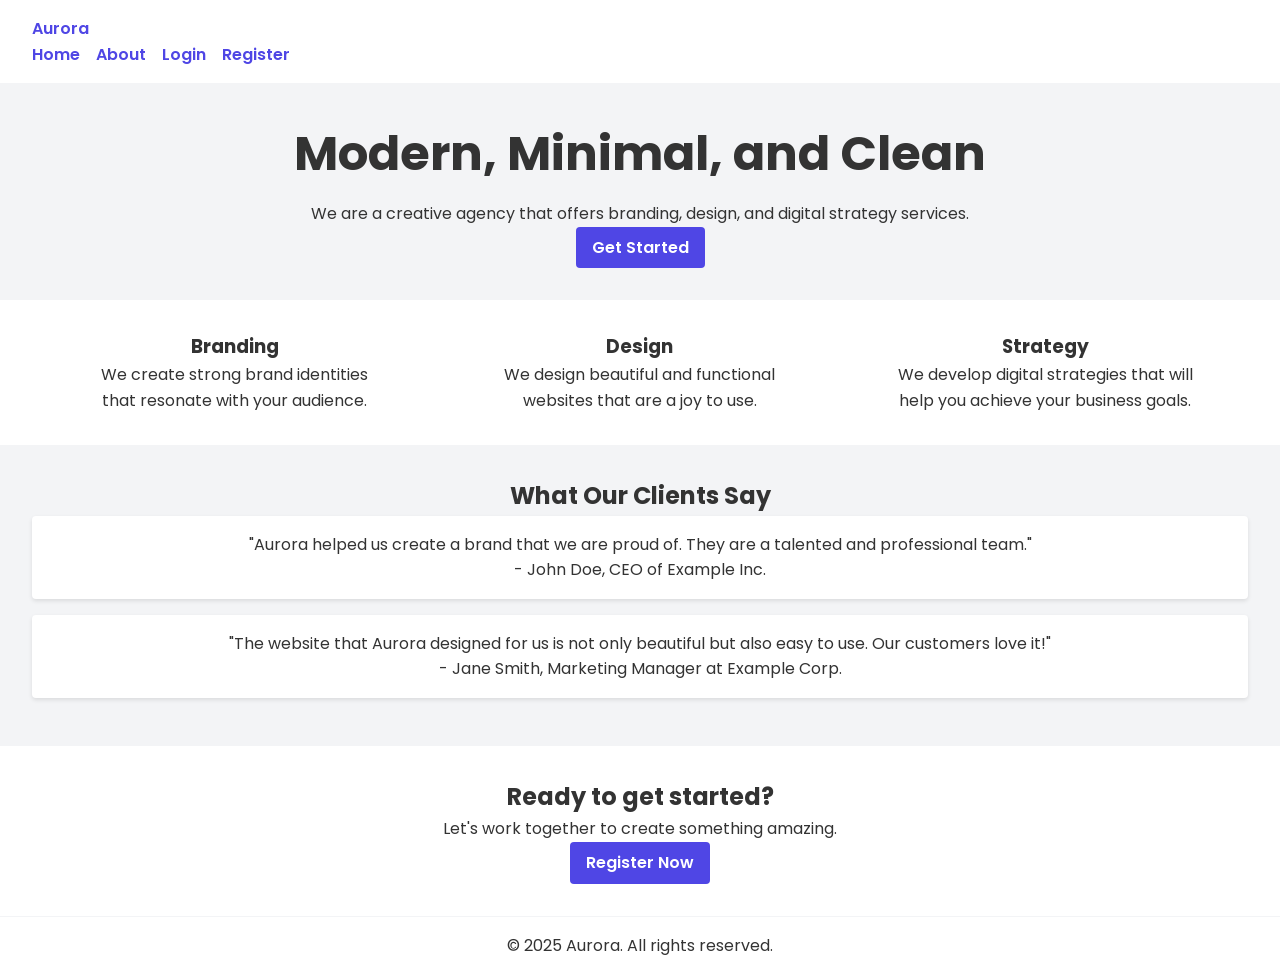
==== index.html @ dcad22d1 "feat: Create Aurora landing page website This commit introduces the initial version of the Aurora we" ====
<!DOCTYPE html>
<html lang="en">
<head>
    <meta charset="UTF-8">
    <meta name="viewport" content="width=device-width, initial-scale=1.0">
    <title>Aurora - Home</title>
    <link rel="stylesheet" href="assets/css/home.css">
</head>
<body>
    <header>
        <nav>
            <a href="index.html">Aurora</a>
            <ul>
                <li><a href="index.html">Home</a></li>
                <li><a href="about.html">About</a></li>
                <li><a href="login.html">Login</a></li>
                <li><a href="register.html">Register</a></li>
            </ul>
        </nav>
    </header>
    <main>
        <section class="hero">
            <div class="hero-content">
                <h1>Modern, Minimal, and Clean</h1>
                <p>We are a creative agency that offers branding, design, and digital strategy services.</p>
                <a href="register.html" class="cta-button">Get Started</a>
            </div>
        </section>

        <section class="features">
            <div class="feature">
                <h3>Branding</h3>
                <p>We create strong brand identities that resonate with your audience.</p>
            </div>
            <div class="feature">
                <h3>Design</h3>
                <p>We design beautiful and functional websites that are a joy to use.</p>
            </div>
            <div class="feature">
                <h3>Strategy</h3>
                <p>We develop digital strategies that will help you achieve your business goals.</p>
            </div>
        </section>

        <section class="testimonials">
            <h2>What Our Clients Say</h2>
            <div class="testimonial-card">
                <p>"Aurora helped us create a brand that we are proud of. They are a talented and professional team."</p>
                <span>- John Doe, CEO of Example Inc.</span>
            </div>
            <div class="testimonial-card">
                <p>"The website that Aurora designed for us is not only beautiful but also easy to use. Our customers love it!"</p>
                <span>- Jane Smith, Marketing Manager at Example Corp.</span>
            </div>
        </section>

        <section class="cta">
            <h2>Ready to get started?</h2>
            <p>Let's work together to create something amazing.</p>
            <a href="register.html" class="cta-button">Register Now</a>
        </section>
    </main>
    <footer>
        <p>&copy; 2025 Aurora. All rights reserved.</p>
    </footer>
    <script src="assets/js/home.js"></script>
</body>
</html>
---- assets/css/home.css ----
/* Common Styles */
@import url('https://fonts.googleapis.com/css2?family=Poppins:wght@400;600;700&display=swap');

:root {
    --font-family: 'Poppins', sans-serif;
    --bg-color: #ffffff;
    --text-color: #333333;
    --accent-color: #4f46e5;
    --muted-color: #f3f4f6;
    --spacing-sm: 8px;
    --spacing-md: 16px;
    --spacing-lg: 32px;
}

/* Reset */
* {
    margin: 0;
    padding: 0;
    box-sizing: border-box;
}

body {
    font-family: var(--font-family);
    background-color: var(--bg-color);
    color: var(--text-color);
    line-height: 1.6;
}

a {
    color: var(--accent-color);
    text-decoration: none;
}

ul {
    list-style: none;
}

/* Page-specific styles */
header {
    display: flex;
    justify-content: space-between;
    align-items: center;
    padding: var(--spacing-md) var(--spacing-lg);
    border-bottom: 1px solid var(--muted-color);
}

header nav a {
    font-weight: 600;
}

header nav ul {
    display: flex;
    gap: var(--spacing-md);
}

.hero {
    background-color: var(--muted-color);
    text-align: center;
    padding: var(--spacing-lg) 0;
}

.hero-content {
    max-width: 800px;
    margin: 0 auto;
}

.hero h1 {
    font-size: 3rem;
    font-weight: 700;
    margin-bottom: var(--spacing-sm);
}

.cta-button {
    display: inline-block;
    background-color: var(--accent-color);
    color: var(--bg-color);
    padding: var(--spacing-sm) var(--spacing-md);
    border-radius: 4px;
    font-weight: 600;
    transition: background-color 0.3s ease;
}

.cta-button:hover {
    background-color: #3c34b3;
}

.features {
    display: flex;
    justify-content: space-around;
    padding: var(--spacing-lg);
    text-align: center;
}

.feature {
    max-width: 300px;
}

.testimonials {
    background-color: var(--muted-color);
    padding: var(--spacing-lg);
    text-align: center;
}

.testimonial-card {
    background-color: var(--bg-color);
    padding: var(--spacing-md);
    margin-bottom: var(--spacing-md);
    border-radius: 4px;
    box-shadow: 0 2px 4px rgba(0,0,0,0.1);
}

.cta {
    text-align: center;
    padding: var(--spacing-lg);
}

footer {
    text-align: center;
    padding: var(--spacing-md);
    border-top: 1px solid var(--muted-color);
}
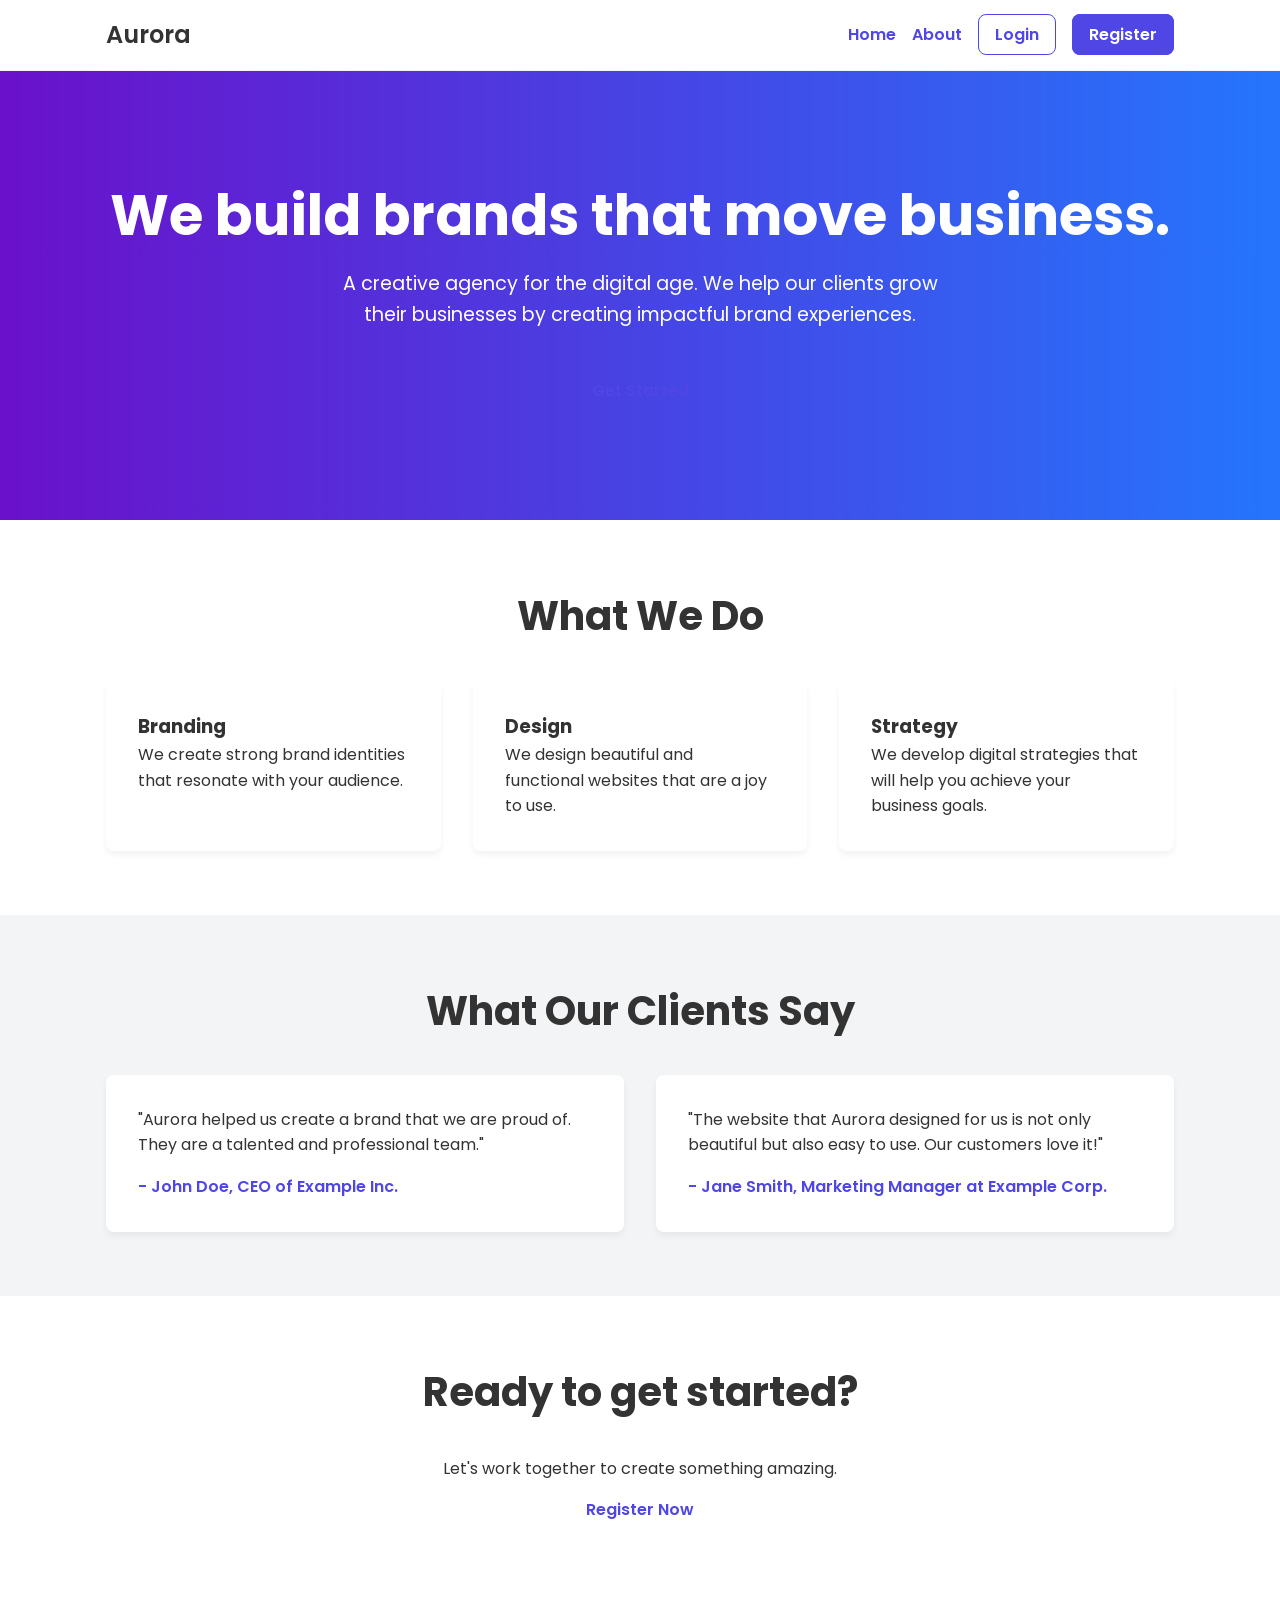
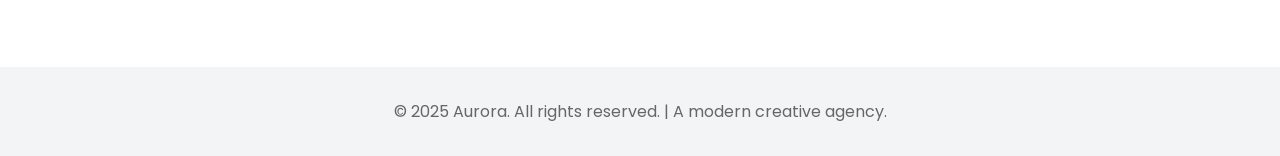
==== commit cc696ae7: "feat: Redesign Aurora website with modern UI and animations This commit completely redesigns the Aur" ====
--- a/index.html
+++ b/index.html
@@ -4,65 +4,86 @@
     <meta charset="UTF-8">
     <meta name="viewport" content="width=device-width, initial-scale=1.0">
     <title>Aurora - Home</title>
-    <link rel="stylesheet" href="assets/css/home.css">
+    <link rel="stylesheet" href="assets/css/style.css">
+    <link rel="stylesheet" href="https://unpkg.com/aos@next/dist/aos.css" />
 </head>
 <body>
-    <header>
-        <nav>
-            <a href="index.html">Aurora</a>
+<header class="site-header">
+    <div class="container">
+        <nav class="main-nav">
+            <a href="index.html" class="logo">Aurora</a>
             <ul>
                 <li><a href="index.html">Home</a></li>
                 <li><a href="about.html">About</a></li>
-                <li><a href="login.html">Login</a></li>
-                <li><a href="register.html">Register</a></li>
+                <li><a href="login.html" class="nav-button">Login</a></li>
+                <li><a href="register.html" class="nav-button-primary">Register</a></li>
             </ul>
         </nav>
-    </header>
-    <main>
-        <section class="hero">
-            <div class="hero-content">
-                <h1>Modern, Minimal, and Clean</h1>
-                <p>We are a creative agency that offers branding, design, and digital strategy services.</p>
+    </div>
+</header>
+<main>
+    <section class="hero">
+        <div class="container">
+            <div class="hero-content" data-aos="fade-up">
+                <h1 class="hero-title">We build brands that move business.</h1>
+                <p class="hero-subtitle">A creative agency for the digital age. We help our clients grow their businesses by creating impactful brand experiences.</p>
                 <a href="register.html" class="cta-button">Get Started</a>
             </div>
-        </section>
+        </div>
+    </section>
 
-        <section class="features">
-            <div class="feature">
-                <h3>Branding</h3>
-                <p>We create strong brand identities that resonate with your audience.</p>
+    <section class="features section-padding">
+        <div class="container">
+            <h2 class="section-title" data-aos="fade-up">What We Do</h2>
+            <div class="features-grid">
+                <div class="feature-card" data-aos="fade-up" data-aos-delay="100">
+                    <h3>Branding</h3>
+                    <p>We create strong brand identities that resonate with your audience.</p>
+                </div>
+                <div class="feature-card" data-aos="fade-up" data-aos-delay="200">
+                    <h3>Design</h3>
+                    <p>We design beautiful and functional websites that are a joy to use.</p>
+                </div>
+                <div class="feature-card" data-aos="fade-up" data-aos-delay="300">
+                    <h3>Strategy</h3>
+                    <p>We develop digital strategies that will help you achieve your business goals.</p>
+                </div>
             </div>
-            <div class="feature">
-                <h3>Design</h3>
-                <p>We design beautiful and functional websites that are a joy to use.</p>
+        </div>
+    </section>
+
+    <section class="testimonials section-padding bg-light">
+        <div class="container">
+            <h2 class="section-title" data-aos="fade-up">What Our Clients Say</h2>
+            <div class="testimonials-grid">
+                <div class="testimonial-card" data-aos="fade-up" data-aos-delay="100">
+                    <p>"Aurora helped us create a brand that we are proud of. They are a talented and professional team."</p>
+                    <span class="testimonial-author">- John Doe, CEO of Example Inc.</span>
+                </div>
+                <div class="testimonial-card" data-aos="fade-up" data-aos-delay="200">
+                    <p>"The website that Aurora designed for us is not only beautiful but also easy to use. Our customers love it!"</p>
+                    <span class="testimonial-author">- Jane Smith, Marketing Manager at Example Corp.</span>
+                </div>
             </div>
-            <div class="feature">
-                <h3>Strategy</h3>
-                <p>We develop digital strategies that will help you achieve your business goals.</p>
+        </div>
+    </section>
+
+    <section class="cta section-padding">
+        <div class="container">
+            <div class="cta-content" data-aos="fade-up">
+                <h2 class="section-title">Ready to get started?</h2>
+                <p>Let's work together to create something amazing.</p>
+                <a href="register.html" class="cta-button-primary">Register Now</a>
             </div>
-        </section>
-
-        <section class="testimonials">
-            <h2>What Our Clients Say</h2>
-            <div class="testimonial-card">
-                <p>"Aurora helped us create a brand that we are proud of. They are a talented and professional team."</p>
-                <span>- John Doe, CEO of Example Inc.</span>
-            </div>
-            <div class="testimonial-card">
-                <p>"The website that Aurora designed for us is not only beautiful but also easy to use. Our customers love it!"</p>
-                <span>- Jane Smith, Marketing Manager at Example Corp.</span>
-            </div>
-        </section>
-
-        <section class="cta">
-            <h2>Ready to get started?</h2>
-            <p>Let's work together to create something amazing.</p>
-            <a href="register.html" class="cta-button">Register Now</a>
-        </section>
-    </main>
-    <footer>
-        <p>&copy; 2025 Aurora. All rights reserved.</p>
-    </footer>
-    <script src="assets/js/home.js"></script>
+        </div>
+    </section>
+</main>
+<footer class="site-footer">
+    <div class="container">
+        <p>&copy; 2025 Aurora. All rights reserved. | A modern creative agency.</p>
+    </div>
+</footer>
+    <script src="https://unpkg.com/aos@next/dist/aos.js"></script>
+    <script src="assets/js/main.js"></script>
 </body>
 </html>
--- a/assets/css/style.css
+++ b/assets/css/style.css
@@ -0,0 +1,339 @@
+/* Global Styles */
+@import url('https://fonts.googleapis.com/css2?family=Poppins:wght@400;600;700&display=swap');
+
+:root {
+    --font-family: 'Poppins', sans-serif;
+    --bg-color: #ffffff;
+    --text-color: #333333;
+    --accent-color: #4f46e5;
+    --muted-color: #f3f4f6;
+    --spacing-sm: 8px;
+    --spacing-md: 16px;
+    --spacing-lg: 32px;
+    --spacing-xl: 64px;
+    --border-radius: 8px;
+    --transition-speed: 0.3s;
+}
+
+/* Reset */
+* {
+    margin: 0;
+    padding: 0;
+    box-sizing: border-box;
+}
+
+body {
+    font-family: var(--font-family);
+    background-color: var(--bg-color);
+    color: var(--text-color);
+    line-height: 1.6;
+    -webkit-font-smoothing: antialiased;
+    -moz-osx-font-smoothing: grayscale;
+}
+
+a {
+    color: var(--accent-color);
+    text-decoration: none;
+    transition: color var(--transition-speed) ease;
+}
+
+a:hover {
+    color: #3c34b3;
+}
+
+ul {
+    list-style: none;
+}
+
+img {
+    max-width: 100%;
+    height: auto;
+}
+
+h1, h2, h3, h4, h5, h6 {
+    font-weight: 700;
+}
+
+/* Layout */
+.container {
+    max-width: 1100px;
+    margin: 0 auto;
+    padding: 0 var(--spacing-md);
+}
+
+/* Header */
+.site-header {
+    background-color: var(--bg-color);
+    padding: var(--spacing-md) 0;
+    border-bottom: 1px solid var(--muted-color);
+    position: sticky;
+    top: 0;
+    z-index: 100;
+}
+
+.main-nav {
+    display: flex;
+    justify-content: space-between;
+    align-items: center;
+}
+
+.logo {
+    font-size: 1.5rem;
+    font-weight: 700;
+    color: var(--text-color);
+}
+
+.main-nav ul {
+    display: flex;
+    align-items: center;
+    gap: var(--spacing-md);
+}
+
+.main-nav a {
+    font-weight: 600;
+}
+
+.nav-button {
+    padding: var(--spacing-sm) var(--spacing-md);
+    border: 1px solid var(--accent-color);
+    border-radius: var(--border-radius);
+    transition: all var(--transition-speed) ease;
+}
+
+.nav-button:hover {
+    background-color: var(--accent-color);
+    color: var(--bg-color);
+}
+
+.nav-button-primary {
+    padding: var(--spacing-sm) var(--spacing-md);
+    border: 1px solid var(--accent-color);
+    background-color: var(--accent-color);
+    color: var(--bg-color);
+    border-radius: var(--border-radius);
+    transition: all var(--transition-speed) ease;
+}
+
+.nav-button-primary:hover {
+    background-color: #3c34b3;
+    border-color: #3c34b3;
+}
+
+/* Footer */
+.site-footer {
+    background-color: var(--muted-color);
+    color: #666;
+    text-align: center;
+    padding: var(--spacing-lg) 0;
+    margin-top: var(--spacing-xl);
+}
+
+/* Sections */
+.section-padding {
+    padding: var(--spacing-xl) 0;
+}
+
+.section-title {
+    text-align: center;
+    font-size: 2.5rem;
+    margin-bottom: var(--spacing-lg);
+}
+
+.bg-light {
+    background-color: var(--muted-color);
+}
+
+/* Hero Section */
+.hero {
+    background: linear-gradient(to right, #6a11cb, #2575fc);
+    color: var(--bg-color);
+    text-align: center;
+    padding: 100px 0;
+}
+
+.hero-title {
+    font-size: 3.5rem;
+    margin-bottom: var(--spacing-sm);
+}
+
+.hero-subtitle {
+    font-size: 1.2rem;
+    max-width: 600px;
+    margin: 0 auto var(--spacing-lg);
+}
+
+/* Features Section */
+.features-grid {
+    display: grid;
+    grid-template-columns: repeat(auto-fit, minmax(250px, 1fr));
+    gap: var(--spacing-lg);
+}
+
+.feature-card {
+    background-color: var(--bg-color);
+    padding: var(--spacing-lg);
+    border-radius: var(--border-radius);
+    box-shadow: 0 4px 6px rgba(0,0,0,0.05);
+    transition: transform var(--transition-speed) ease, box-shadow var(--transition-speed) ease;
+}
+
+.feature-card:hover {
+    transform: translateY(-5px);
+    box-shadow: 0 10px 15px rgba(0,0,0,0.1);
+}
+
+/* Testimonials Section */
+.testimonials-grid {
+    display: grid;
+    grid-template-columns: repeat(auto-fit, minmax(300px, 1fr));
+    gap: var(--spacing-lg);
+}
+
+.testimonial-card {
+    background-color: var(--bg-color);
+    padding: var(--spacing-lg);
+    border-radius: var(--border-radius);
+    box-shadow: 0 4px 6px rgba(0,0,0,0.05);
+}
+
+.testimonial-author {
+    display: block;
+    margin-top: var(--spacing-md);
+    font-weight: 600;
+    color: var(--accent-color);
+}
+
+/* CTA Section */
+.cta-content {
+    text-align: center;
+}
+
+.cta-button, .cta-button-primary {
+    display: inline-block;
+    padding: var(--spacing-md) var(--spacing-lg);
+    border-radius: var(--border-radius);
+    font-weight: 600;
+    transition: transform var(--transition-speed) ease;
+}
+
+.cta-button:hover, .cta-button-primary:hover {
+    transform: translateY(-3px);
+}
+
+/* Page Header */
+.page-header {
+    background-color: var(--muted-color);
+    text-align: center;
+}
+
+.page-title {
+    font-size: 3rem;
+    margin-bottom: var(--spacing-sm);
+}
+
+/* Company Story Section */
+.story-grid {
+    display: grid;
+    grid-template-columns: 1fr 1fr;
+    gap: var(--spacing-xl);
+    align-items: center;
+}
+
+.story-image img {
+    border-radius: var(--border-radius);
+    box-shadow: 0 10px 20px rgba(0,0,0,0.1);
+}
+
+/* Values Section */
+.values-grid .value-card {
+    background-color: var(--bg-color);
+    padding: var(--spacing-lg);
+    border-radius: var(--border-radius);
+    box-shadow: 0 4px 6px rgba(0,0,0,0.05);
+    text-align: center;
+}
+
+/* Team Section */
+.team-grid {
+    display: grid;
+    grid-template-columns: repeat(auto-fit, minmax(250px, 1fr));
+    gap: var(--spacing-lg);
+    text-align: center;
+}
+
+.team-member-image img {
+    width: 150px;
+    height: 150px;
+    border-radius: 50%;
+    object-fit: cover;
+    margin-bottom: var(--spacing-md);
+    box-shadow: 0 4px 6px rgba(0,0,0,0.1);
+}
+
+.team-member-name {
+    font-size: 1.2rem;
+    margin-bottom: var(--spacing-sm);
+}
+
+/* Form Styles */
+.form-section {
+    background-color: var(--muted-color);
+}
+
+.form-container {
+    display: flex;
+    justify-content: center;
+    align-items: center;
+    min-height: 70vh;
+}
+
+.form-card {
+    background-color: var(--bg-color);
+    padding: var(--spacing-xl);
+    border-radius: var(--border-radius);
+    box-shadow: 0 10px 20px rgba(0,0,0,0.1);
+    width: 100%;
+    max-width: 450px;
+}
+
+.form-title {
+    text-align: center;
+    font-size: 2rem;
+    margin-bottom: var(--spacing-lg);
+}
+
+.form-group {
+    margin-bottom: var(--spacing-md);
+}
+
+.form-label {
+    display: block;
+    margin-bottom: var(--spacing-sm);
+    font-weight: 600;
+}
+
+.form-input {
+    width: 100%;
+    padding: var(--spacing-md);
+    border: 1px solid #ccc;
+    border-radius: var(--border-radius);
+    transition: border-color var(--transition-speed) ease;
+}
+
+.form-input:focus {
+    outline: none;
+    border-color: var(--accent-color);
+    box-shadow: 0 0 0 3px rgba(79, 70, 229, 0.2);
+}
+
+.form-button {
+    width: 100%;
+    margin-top: var(--spacing-md);
+}
+
+.form-message {
+    text-align: center;
+    margin-top: var(--spacing-md);
+    color: red;
+    font-weight: 600;
+}
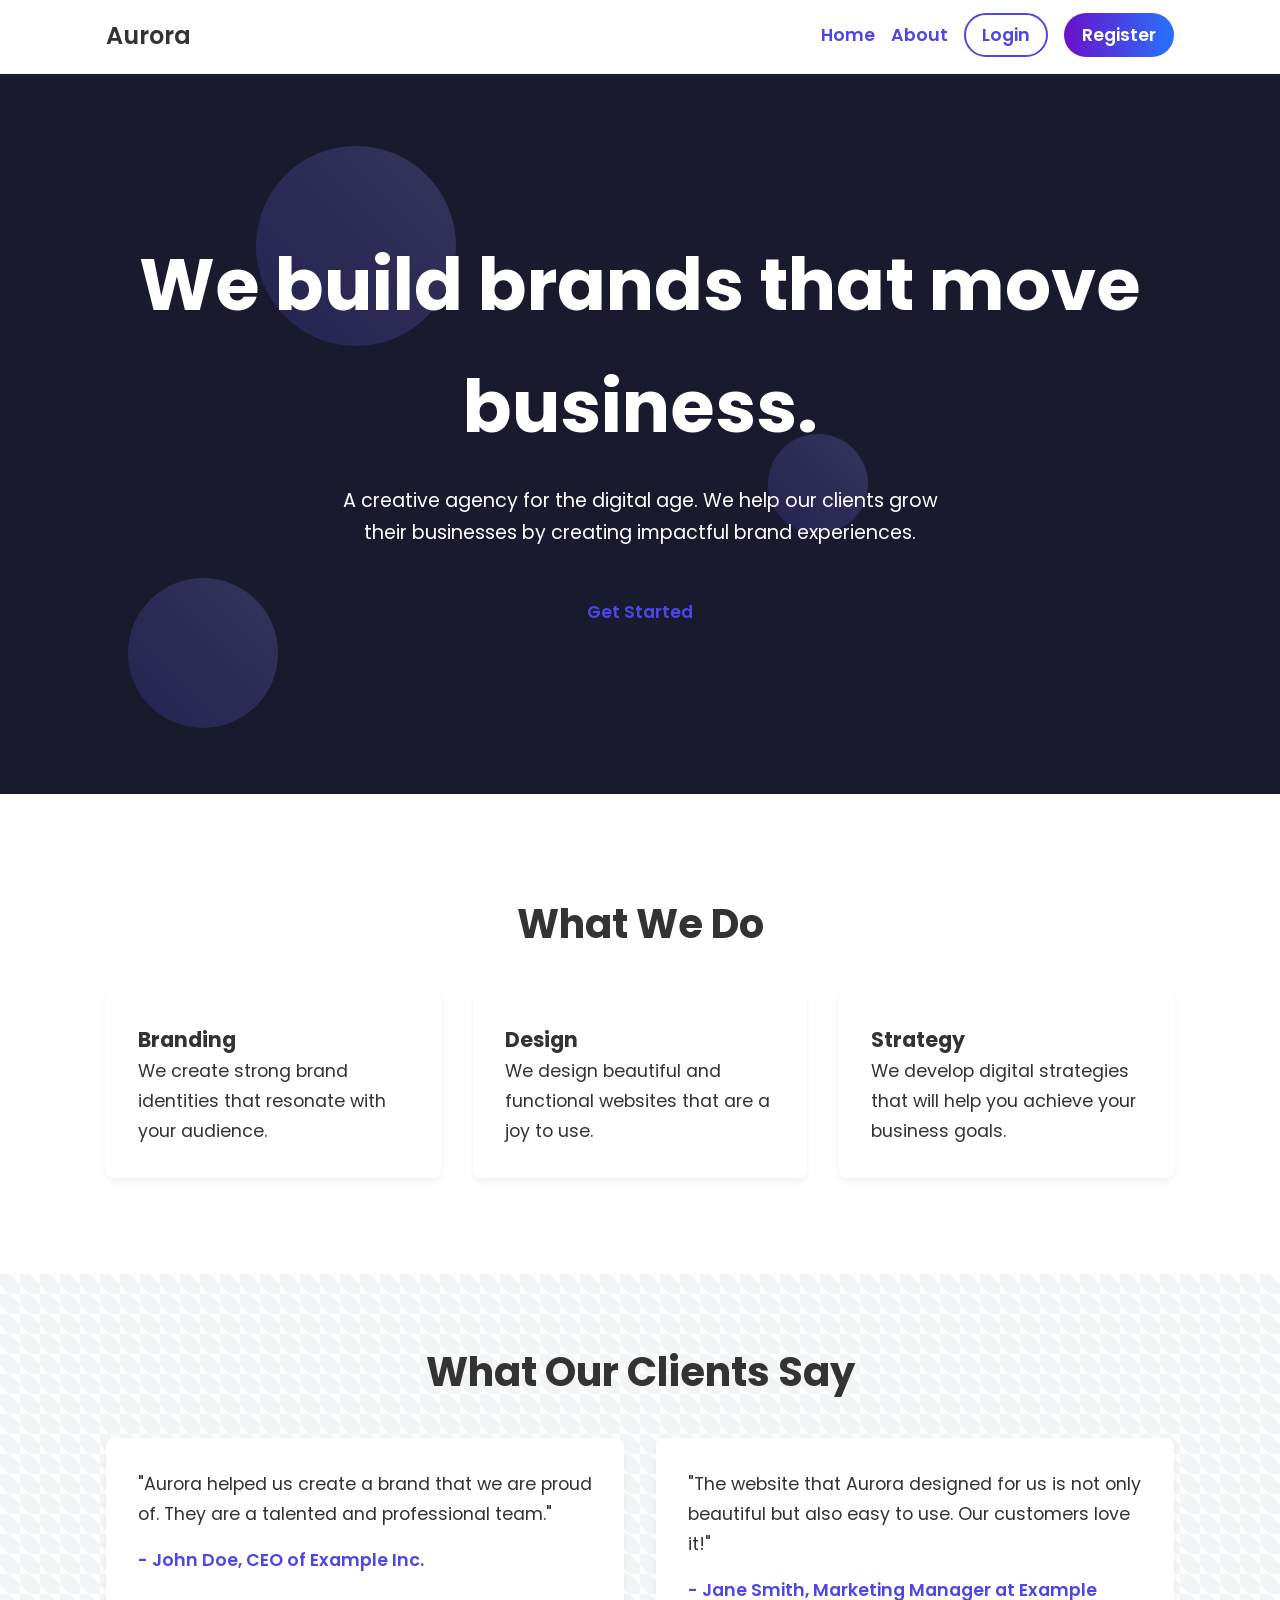
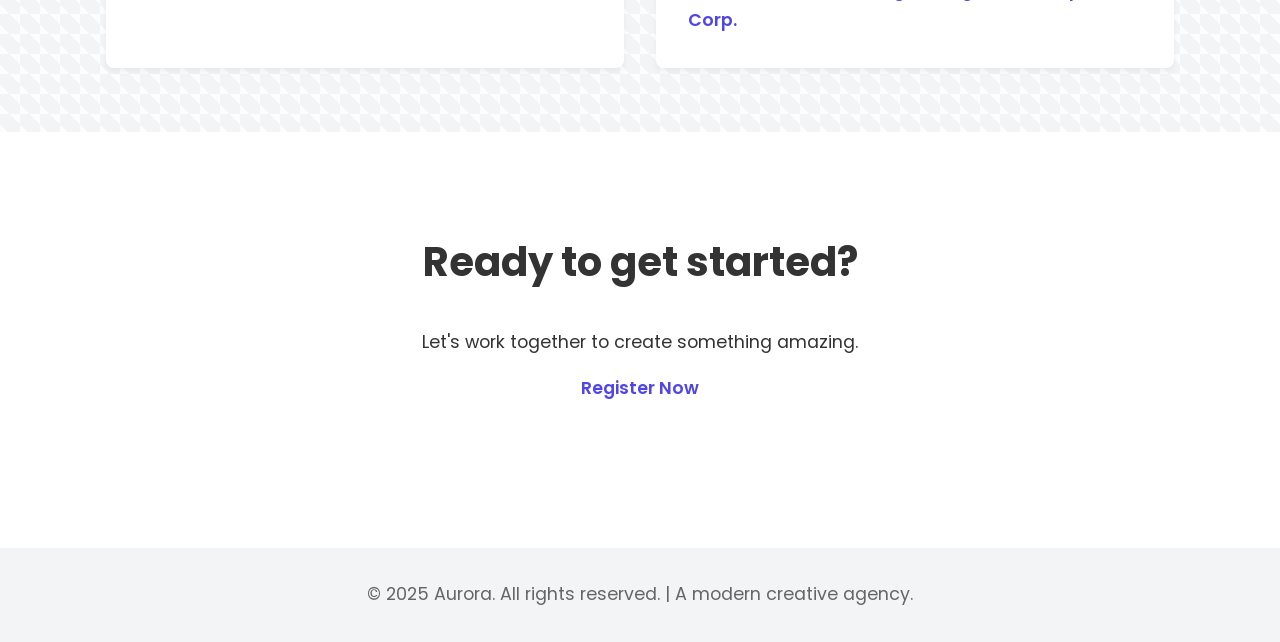
==== commit aed842fb: "feat: Final 'astonishing' redesign of Aurora website This commit introduces the final, 'astonishing'" ====
--- a/index.html
+++ b/index.html
@@ -23,11 +23,23 @@
 </header>
 <main>
     <section class="hero">
+        <div class="hero-background-shapes">
+            <div class="shape shape-1"></div>
+            <div class="shape shape-2"></div>
+            <div class="shape shape-3"></div>
+        </div>
         <div class="container">
             <div class="hero-content" data-aos="fade-up">
-                <h1 class="hero-title">We build brands that move business.</h1>
-                <p class="hero-subtitle">A creative agency for the digital age. We help our clients grow their businesses by creating impactful brand experiences.</p>
-                <a href="register.html" class="cta-button">Get Started</a>
+                <h1 class="hero-title">
+                    <span class="word">We</span>
+                    <span class="word">build</span>
+                    <span class="word">brands</span>
+                    <span class="word">that</span>
+                    <span class="word">move</span>
+                    <span class="word">business.</span>
+                </h1>
+                <p class="hero-subtitle" data-aos="fade-up" data-aos-delay="200">A creative agency for the digital age. We help our clients grow their businesses by creating impactful brand experiences.</p>
+                <a href="register.html" class="cta-button-primary" data-aos="fade-up" data-aos-delay="400">Get Started</a>
             </div>
         </div>
     </section>
--- a/assets/css/style.css
+++ b/assets/css/style.css
@@ -26,7 +26,8 @@
     font-family: var(--font-family);
     background-color: var(--bg-color);
     color: var(--text-color);
-    line-height: 1.6;
+    line-height: 1.7;
+    font-size: 1.1rem;
     -webkit-font-smoothing: antialiased;
     -moz-osx-font-smoothing: grayscale;
 }
@@ -93,30 +94,39 @@
     font-weight: 600;
 }
 
+.nav-button, .nav-button-primary {
+    padding: var(--spacing-sm) var(--spacing-md);
+    border: 2px solid var(--accent-color);
+    border-radius: 50px;
+    transition: all var(--transition-speed) ease;
+    font-weight: 600;
+    cursor: pointer;
+}
+
 .nav-button {
-    padding: var(--spacing-sm) var(--spacing-md);
-    border: 1px solid var(--accent-color);
-    border-radius: var(--border-radius);
-    transition: all var(--transition-speed) ease;
+    background-color: transparent;
+    color: var(--accent-color);
 }
 
 .nav-button:hover {
     background-color: var(--accent-color);
     color: var(--bg-color);
+    transform: translateY(-2px);
+    box-shadow: 0 4px 8px rgba(0,0,0,0.1);
 }
 
 .nav-button-primary {
-    padding: var(--spacing-sm) var(--spacing-md);
-    border: 1px solid var(--accent-color);
-    background-color: var(--accent-color);
+    background-image: linear-gradient(to right, #6a11cb 0%, #2575fc 51%, #6a11cb 100%);
+    background-size: 200% auto;
     color: var(--bg-color);
-    border-radius: var(--border-radius);
-    transition: all var(--transition-speed) ease;
+    border: none;
+    padding: calc(var(--spacing-sm) + 2px) calc(var(--spacing-md) + 2px);
 }
 
 .nav-button-primary:hover {
-    background-color: #3c34b3;
-    border-color: #3c34b3;
+    background-position: right center;
+    transform: translateY(-2px);
+    box-shadow: 0 4px 8px rgba(0,0,0,0.1);
 }
 
 /* Footer */
@@ -131,6 +141,7 @@
 /* Sections */
 .section-padding {
     padding: var(--spacing-xl) 0;
+    margin-top: var(--spacing-lg);
 }
 
 .section-title {
@@ -141,19 +152,92 @@
 
 .bg-light {
     background-color: var(--muted-color);
+    background-image: linear-gradient(45deg, rgba(255,255,255,0.5) 25%, transparent 25%, transparent 75%, rgba(255,255,255,0.5) 75%, rgba(255,255,255,0.5)),
+                      linear-gradient(45deg, rgba(255,255,255,0.5) 25%, transparent 25%, transparent 75%, rgba(255,255,255,0.5) 75%, rgba(255,255,255,0.5));
+    background-size: 20px 20px;
 }
 
 /* Hero Section */
 .hero {
-    background: linear-gradient(to right, #6a11cb, #2575fc);
+    position: relative;
+    background-color: #1a1a2e;
     color: var(--bg-color);
     text-align: center;
-    padding: 100px 0;
+    padding: 150px 0;
+    overflow: hidden;
+}
+
+.hero-background-shapes {
+    position: absolute;
+    top: 0;
+    left: 0;
+    width: 100%;
+    height: 100%;
+    z-index: 0;
+}
+
+.shape {
+    position: absolute;
+    border-radius: 50%;
+    background: linear-gradient(45deg, var(--accent-color), #a29bfe);
+    opacity: 0.2;
+    animation: float 10s ease-in-out infinite;
+}
+
+.shape-1 {
+    width: 200px;
+    height: 200px;
+    top: 10%;
+    left: 10%;
+    animation-duration: 12s;
+}
+
+.shape-2 {
+    width: 300px;
+    height: 300px;
+    top: 50%;
+    left: 70%;
+    animation-duration: 15s;
+}
+
+.shape-3 {
+    width: 150px;
+    height: 150px;
+    top: 80%;
+    left: 30%;
+    animation-duration: 10s;
+}
+
+.hero-content {
+    position: relative;
+    z-index: 1;
 }
 
 .hero-title {
-    font-size: 3.5rem;
-    margin-bottom: var(--spacing-sm);
+    font-size: 4.5rem;
+    margin-bottom: var(--spacing-md);
+    font-weight: 700;
+}
+
+.hero-title .word {
+    display: inline-block;
+    opacity: 0;
+    transform: translateY(20px);
+    animation: revealWord 0.5s ease forwards;
+}
+
+.hero-title .word:nth-child(1) { animation-delay: 0.1s; }
+.hero-title .word:nth-child(2) { animation-delay: 0.2s; }
+.hero-title .word:nth-child(3) { animation-delay: 0.3s; }
+.hero-title .word:nth-child(4) { animation-delay: 0.4s; }
+.hero-title .word:nth-child(5) { animation-delay: 0.5s; }
+.hero-title .word:nth-child(6) { animation-delay: 0.6s; }
+
+@keyframes revealWord {
+    to {
+        opacity: 1;
+        transform: translateY(0);
+    }
 }
 
 .hero-subtitle {
@@ -214,6 +298,7 @@
     border-radius: var(--border-radius);
     font-weight: 600;
     transition: transform var(--transition-speed) ease;
+    cursor: pointer;
 }
 
 .cta-button:hover, .cta-button-primary:hover {
@@ -245,6 +330,12 @@
 }
 
 /* Values Section */
+.values-grid {
+    display: grid;
+    grid-template-columns: repeat(auto-fit, minmax(250px, 1fr));
+    gap: var(--spacing-lg);
+}
+
 .values-grid .value-card {
     background-color: var(--bg-color);
     padding: var(--spacing-lg);
@@ -317,18 +408,35 @@
     padding: var(--spacing-md);
     border: 1px solid #ccc;
     border-radius: var(--border-radius);
-    transition: border-color var(--transition-speed) ease;
+    transition: all var(--transition-speed) ease;
 }
 
 .form-input:focus {
     outline: none;
     border-color: var(--accent-color);
-    box-shadow: 0 0 0 3px rgba(79, 70, 229, 0.2);
+    box-shadow: 0 0 0 4px rgba(79, 70, 229, 0.1);
+    transform: scale(1.02);
 }
 
 .form-button {
     width: 100%;
     margin-top: var(--spacing-md);
+    padding: var(--spacing-md);
+    border: none;
+    border-radius: 50px;
+    background-image: linear-gradient(to right, #6a11cb 0%, #2575fc 51%, #6a11cb 100%);
+    background-size: 200% auto;
+    color: var(--bg-color);
+    font-weight: 600;
+    font-size: 1.1rem;
+    transition: all var(--transition-speed) ease;
+    cursor: pointer;
+}
+
+.form-button:hover {
+    background-position: right center;
+    transform: translateY(-3px);
+    box-shadow: 0 4px 10px rgba(0,0,0,0.2);
 }
 
 .form-message {
@@ -337,3 +445,70 @@
     color: red;
     font-weight: 600;
 }
+
+.form-grid {
+    display: grid;
+    grid-template-columns: 1fr 1fr;
+    align-items: center;
+    gap: var(--spacing-xl);
+}
+
+.form-wrapper {
+    width: 100%;
+    max-width: 450px;
+    margin: 0 auto;
+}
+
+.form-subtitle {
+    text-align: center;
+    margin-bottom: var(--spacing-lg);
+    color: #666;
+}
+
+.form-switch {
+    text-align: center;
+    margin-top: var(--spacing-md);
+}
+
+.form-decoration {
+    position: relative;
+    height: 100%;
+    min-height: 500px;
+}
+
+.decoration-shape {
+    position: absolute;
+    border-radius: 50%;
+    background: linear-gradient(45deg, var(--accent-color), #a29bfe);
+    opacity: 0.1;
+}
+
+.shape-1 {
+    width: 200px;
+    height: 200px;
+    top: 10%;
+    left: 20%;
+    animation: float 6s ease-in-out infinite;
+}
+
+.shape-2 {
+    width: 100px;
+    height: 100px;
+    top: 50%;
+    left: 60%;
+    animation: float 8s ease-in-out infinite;
+}
+
+.shape-3 {
+    width: 150px;
+    height: 150px;
+    top: 70%;
+    left: 10%;
+    animation: float 10s ease-in-out infinite;
+}
+
+@keyframes float {
+    0% { transform: translateY(0px); }
+    50% { transform: translateY(-20px); }
+    100% { transform: translateY(0px); }
+}
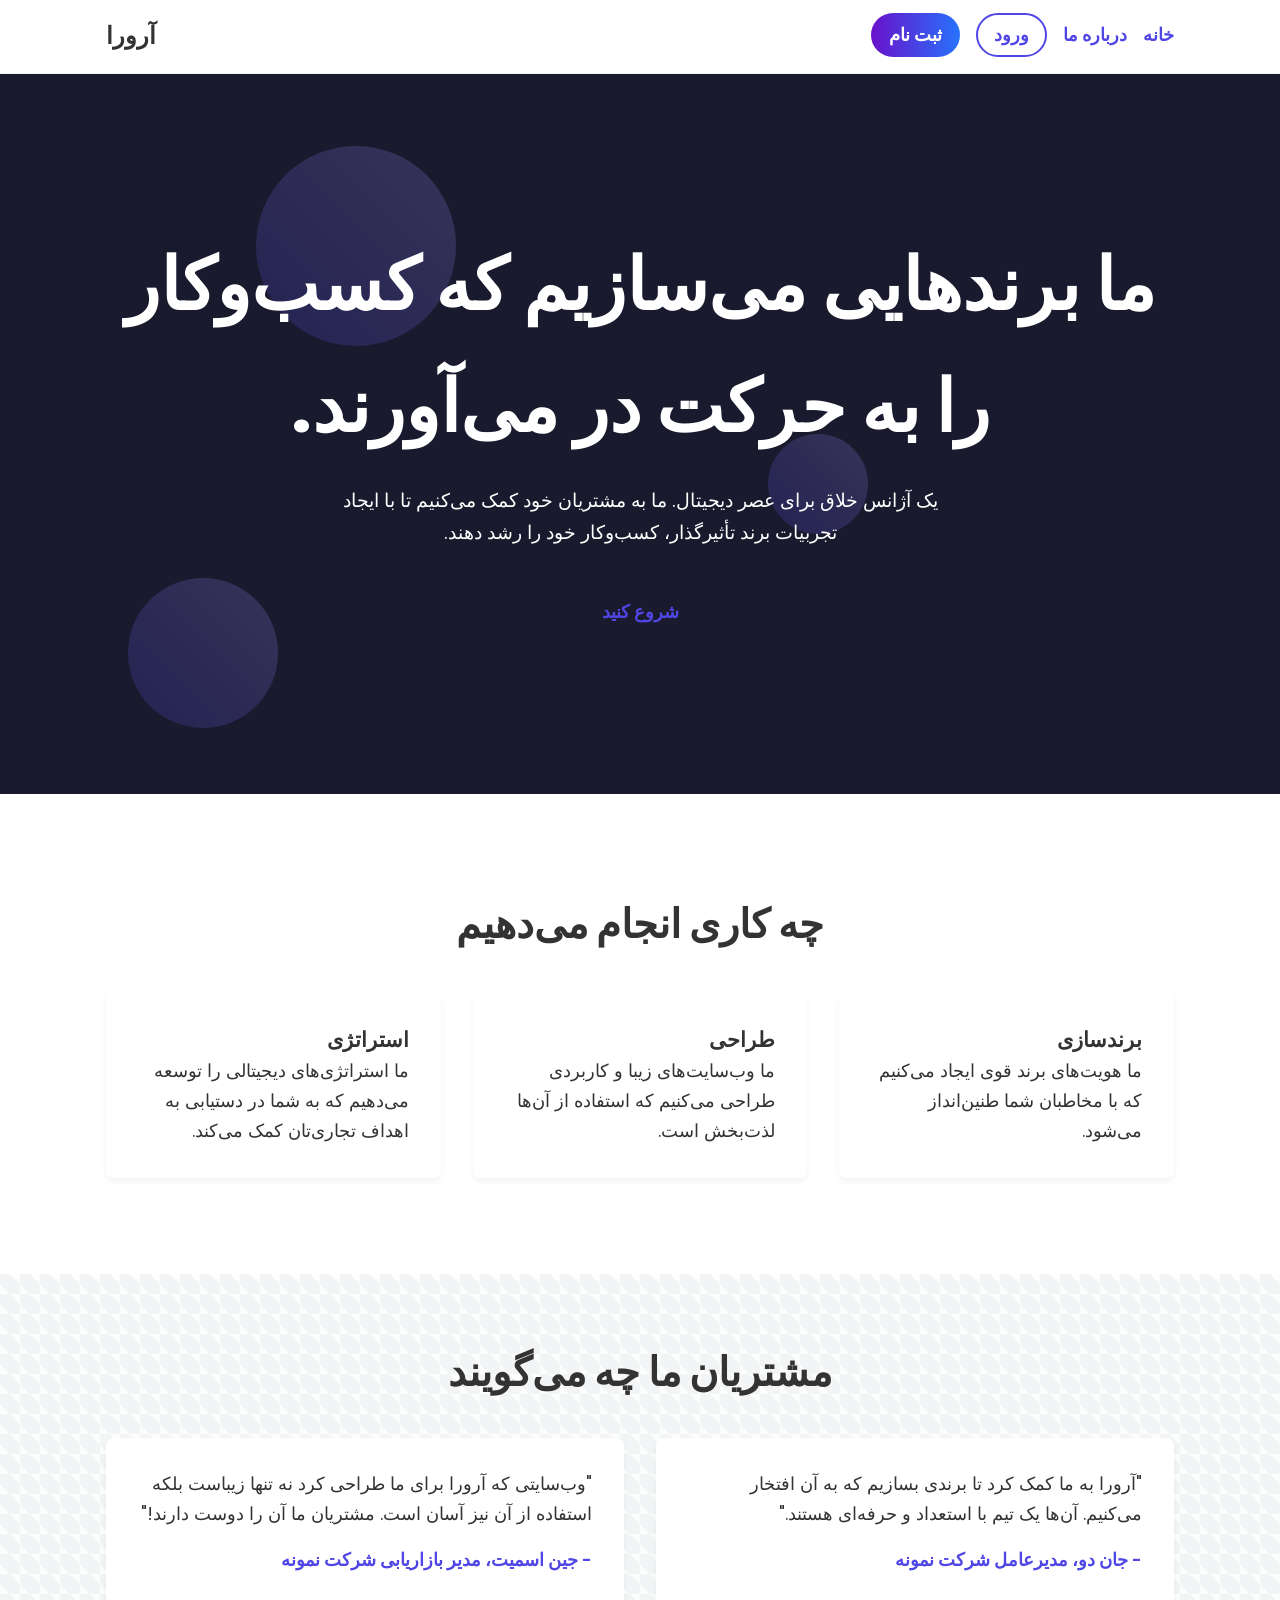
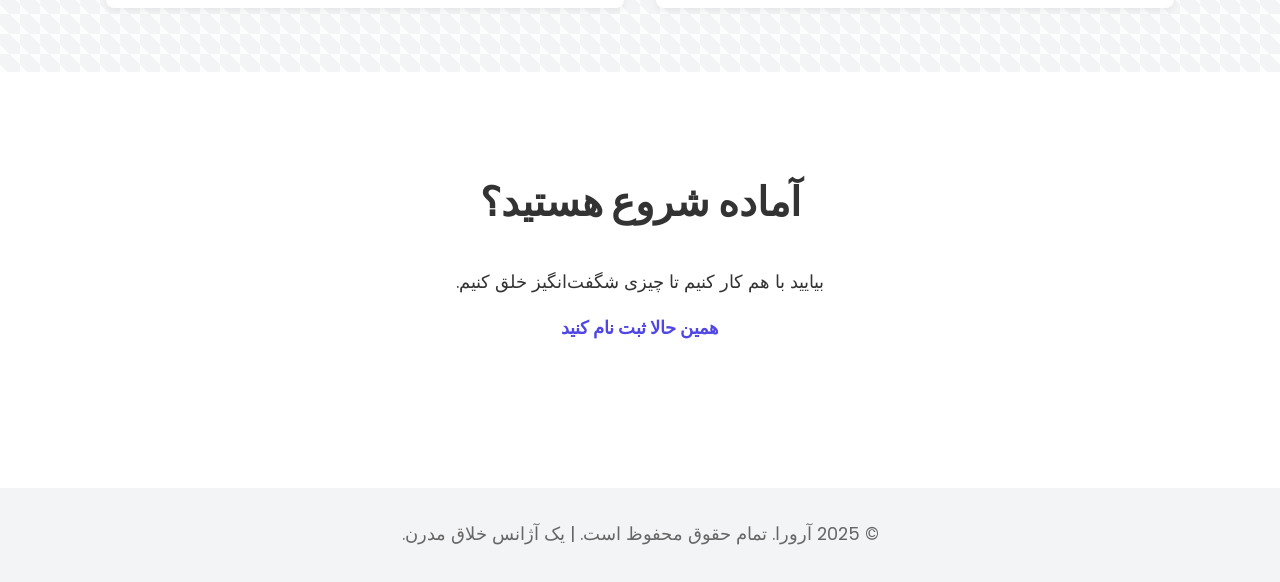
==== commit d7c8bf8c: "feat: Final Persian translation and RTL implementation of Aurora website This commit introduces the " ====
--- a/index.html
+++ b/index.html
@@ -1,22 +1,23 @@
 <!DOCTYPE html>
-<html lang="en">
+<html lang="fa" dir="rtl">
 <head>
     <meta charset="UTF-8">
     <meta name="viewport" content="width=device-width, initial-scale=1.0">
-    <title>Aurora - Home</title>
+    <title>آرورا - خانه</title>
     <link rel="stylesheet" href="assets/css/style.css">
     <link rel="stylesheet" href="https://unpkg.com/aos@next/dist/aos.css" />
+    <link rel="stylesheet" href="//esm.sh/gh/rahatool/persian-fonts/main.css" />
 </head>
 <body>
 <header class="site-header">
     <div class="container">
         <nav class="main-nav">
-            <a href="index.html" class="logo">Aurora</a>
+            <a href="index.html" class="logo">آرورا</a>
             <ul>
-                <li><a href="index.html">Home</a></li>
-                <li><a href="about.html">About</a></li>
-                <li><a href="login.html" class="nav-button">Login</a></li>
-                <li><a href="register.html" class="nav-button-primary">Register</a></li>
+                <li><a href="index.html">خانه</a></li>
+                <li><a href="about.html">درباره ما</a></li>
+                <li><a href="login.html" class="nav-button">ورود</a></li>
+                <li><a href="register.html" class="nav-button-primary">ثبت نام</a></li>
             </ul>
         </nav>
     </div>
@@ -31,34 +32,38 @@
         <div class="container">
             <div class="hero-content" data-aos="fade-up">
                 <h1 class="hero-title">
-                    <span class="word">We</span>
-                    <span class="word">build</span>
-                    <span class="word">brands</span>
-                    <span class="word">that</span>
-                    <span class="word">move</span>
-                    <span class="word">business.</span>
+                    <span class="word">ما</span>
+                    <span class="word">برندهایی</span>
+                    <span class="word">می‌سازیم</span>
+                    <span class="word">که</span>
+                    <span class="word">کسب‌وکار</span>
+                    <span class="word">را</span>
+                    <span class="word">به</span>
+                    <span class="word">حرکت</span>
+                    <span class="word">در</span>
+                    <span class="word">می‌آورند.</span>
                 </h1>
-                <p class="hero-subtitle" data-aos="fade-up" data-aos-delay="200">A creative agency for the digital age. We help our clients grow their businesses by creating impactful brand experiences.</p>
-                <a href="register.html" class="cta-button-primary" data-aos="fade-up" data-aos-delay="400">Get Started</a>
+                <p class="hero-subtitle" data-aos="fade-up" data-aos-delay="200">یک آژانس خلاق برای عصر دیجیتال. ما به مشتریان خود کمک می‌کنیم تا با ایجاد تجربیات برند تأثیرگذار، کسب‌وکار خود را رشد دهند.</p>
+                <a href="register.html" class="cta-button-primary" data-aos="fade-up" data-aos-delay="400">شروع کنید</a>
             </div>
         </div>
     </section>
 
     <section class="features section-padding">
         <div class="container">
-            <h2 class="section-title" data-aos="fade-up">What We Do</h2>
+            <h2 class="section-title" data-aos="fade-up">چه کاری انجام می‌دهیم</h2>
             <div class="features-grid">
                 <div class="feature-card" data-aos="fade-up" data-aos-delay="100">
-                    <h3>Branding</h3>
-                    <p>We create strong brand identities that resonate with your audience.</p>
+                    <h3>برندسازی</h3>
+                    <p>ما هویت‌های برند قوی ایجاد می‌کنیم که با مخاطبان شما طنین‌انداز می‌شود.</p>
                 </div>
                 <div class="feature-card" data-aos="fade-up" data-aos-delay="200">
-                    <h3>Design</h3>
-                    <p>We design beautiful and functional websites that are a joy to use.</p>
+                    <h3>طراحی</h3>
+                    <p>ما وب‌سایت‌های زیبا و کاربردی طراحی می‌کنیم که استفاده از آن‌ها لذت‌بخش است.</p>
                 </div>
                 <div class="feature-card" data-aos="fade-up" data-aos-delay="300">
-                    <h3>Strategy</h3>
-                    <p>We develop digital strategies that will help you achieve your business goals.</p>
+                    <h3>استراتژی</h3>
+                    <p>ما استراتژی‌های دیجیتالی را توسعه می‌دهیم که به شما در دستیابی به اهداف تجاری‌تان کمک می‌کند.</p>
                 </div>
             </div>
         </div>
@@ -66,15 +71,15 @@
 
     <section class="testimonials section-padding bg-light">
         <div class="container">
-            <h2 class="section-title" data-aos="fade-up">What Our Clients Say</h2>
+            <h2 class="section-title" data-aos="fade-up">مشتریان ما چه می‌گویند</h2>
             <div class="testimonials-grid">
                 <div class="testimonial-card" data-aos="fade-up" data-aos-delay="100">
-                    <p>"Aurora helped us create a brand that we are proud of. They are a talented and professional team."</p>
-                    <span class="testimonial-author">- John Doe, CEO of Example Inc.</span>
+                    <p>"آرورا به ما کمک کرد تا برندی بسازیم که به آن افتخار می‌کنیم. آن‌ها یک تیم با استعداد و حرفه‌ای هستند."</p>
+                    <span class="testimonial-author">- جان دو، مدیرعامل شرکت نمونه</span>
                 </div>
                 <div class="testimonial-card" data-aos="fade-up" data-aos-delay="200">
-                    <p>"The website that Aurora designed for us is not only beautiful but also easy to use. Our customers love it!"</p>
-                    <span class="testimonial-author">- Jane Smith, Marketing Manager at Example Corp.</span>
+                    <p>"وب‌سایتی که آرورا برای ما طراحی کرد نه تنها زیباست بلکه استفاده از آن نیز آسان است. مشتریان ما آن را دوست دارند!"</p>
+                    <span class="testimonial-author">- جین اسمیت، مدیر بازاریابی شرکت نمونه</span>
                 </div>
             </div>
         </div>
@@ -83,16 +88,16 @@
     <section class="cta section-padding">
         <div class="container">
             <div class="cta-content" data-aos="fade-up">
-                <h2 class="section-title">Ready to get started?</h2>
-                <p>Let's work together to create something amazing.</p>
-                <a href="register.html" class="cta-button-primary">Register Now</a>
+                <h2 class="section-title">آماده شروع هستید؟</h2>
+                <p>بیایید با هم کار کنیم تا چیزی شگفت‌انگیز خلق کنیم.</p>
+                <a href="register.html" class="cta-button-primary">همین حالا ثبت نام کنید</a>
             </div>
         </div>
     </section>
 </main>
 <footer class="site-footer">
     <div class="container">
-        <p>&copy; 2025 Aurora. All rights reserved. | A modern creative agency.</p>
+        <p>&copy; 2025 آرورا. تمام حقوق محفوظ است. | یک آژانس خلاق مدرن.</p>
     </div>
 </footer>
     <script src="https://unpkg.com/aos@next/dist/aos.js"></script>
--- a/assets/css/style.css
+++ b/assets/css/style.css
@@ -23,13 +23,14 @@
 }
 
 body {
-    font-family: var(--font-family);
+    font-family: 'Yekan', var(--font-family);
     background-color: var(--bg-color);
     color: var(--text-color);
     line-height: 1.7;
     font-size: 1.1rem;
     -webkit-font-smoothing: antialiased;
     -moz-osx-font-smoothing: grayscale;
+    text-align: right;
 }
 
 a {
@@ -76,6 +77,7 @@
     display: flex;
     justify-content: space-between;
     align-items: center;
+    flex-direction: row-reverse;
 }
 
 .logo {
@@ -127,6 +129,7 @@
     background-position: right center;
     transform: translateY(-2px);
     box-shadow: 0 4px 8px rgba(0,0,0,0.1);
+    color: var(--text-color);
 }
 
 /* Footer */
